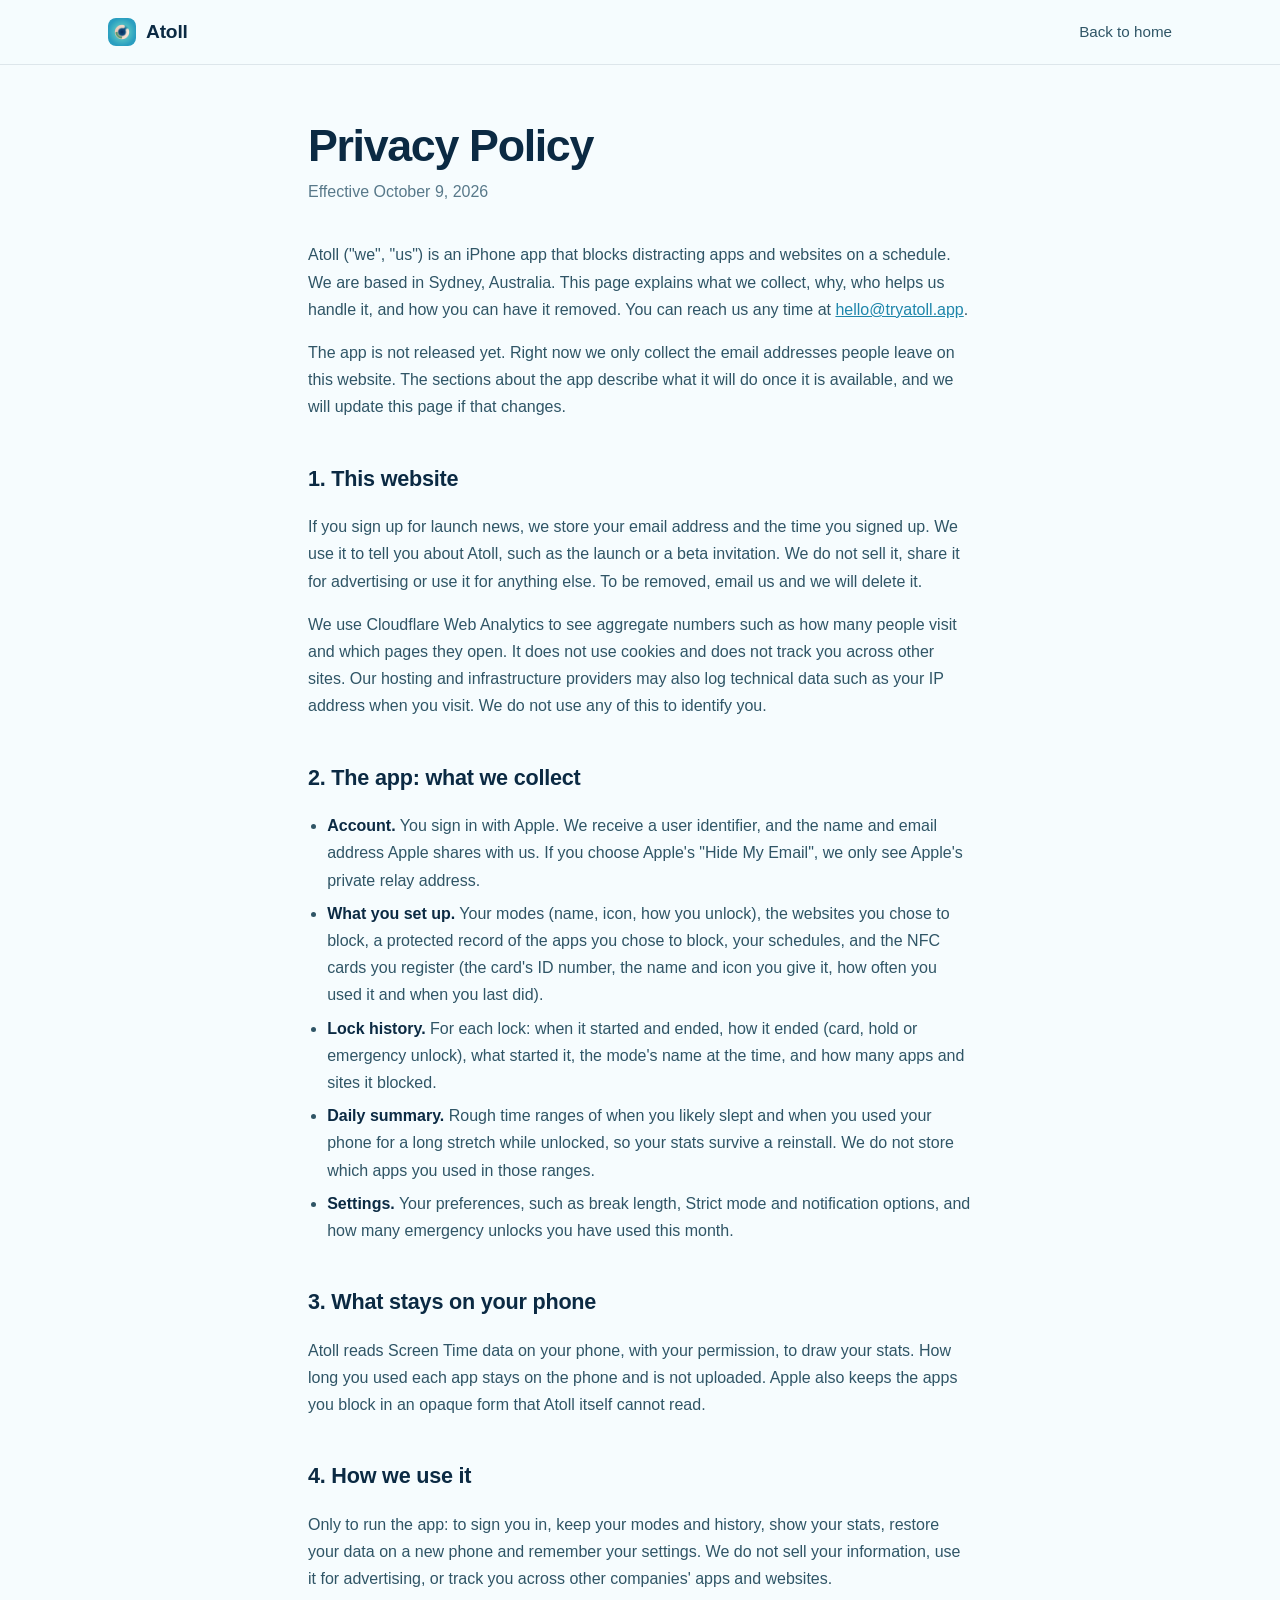
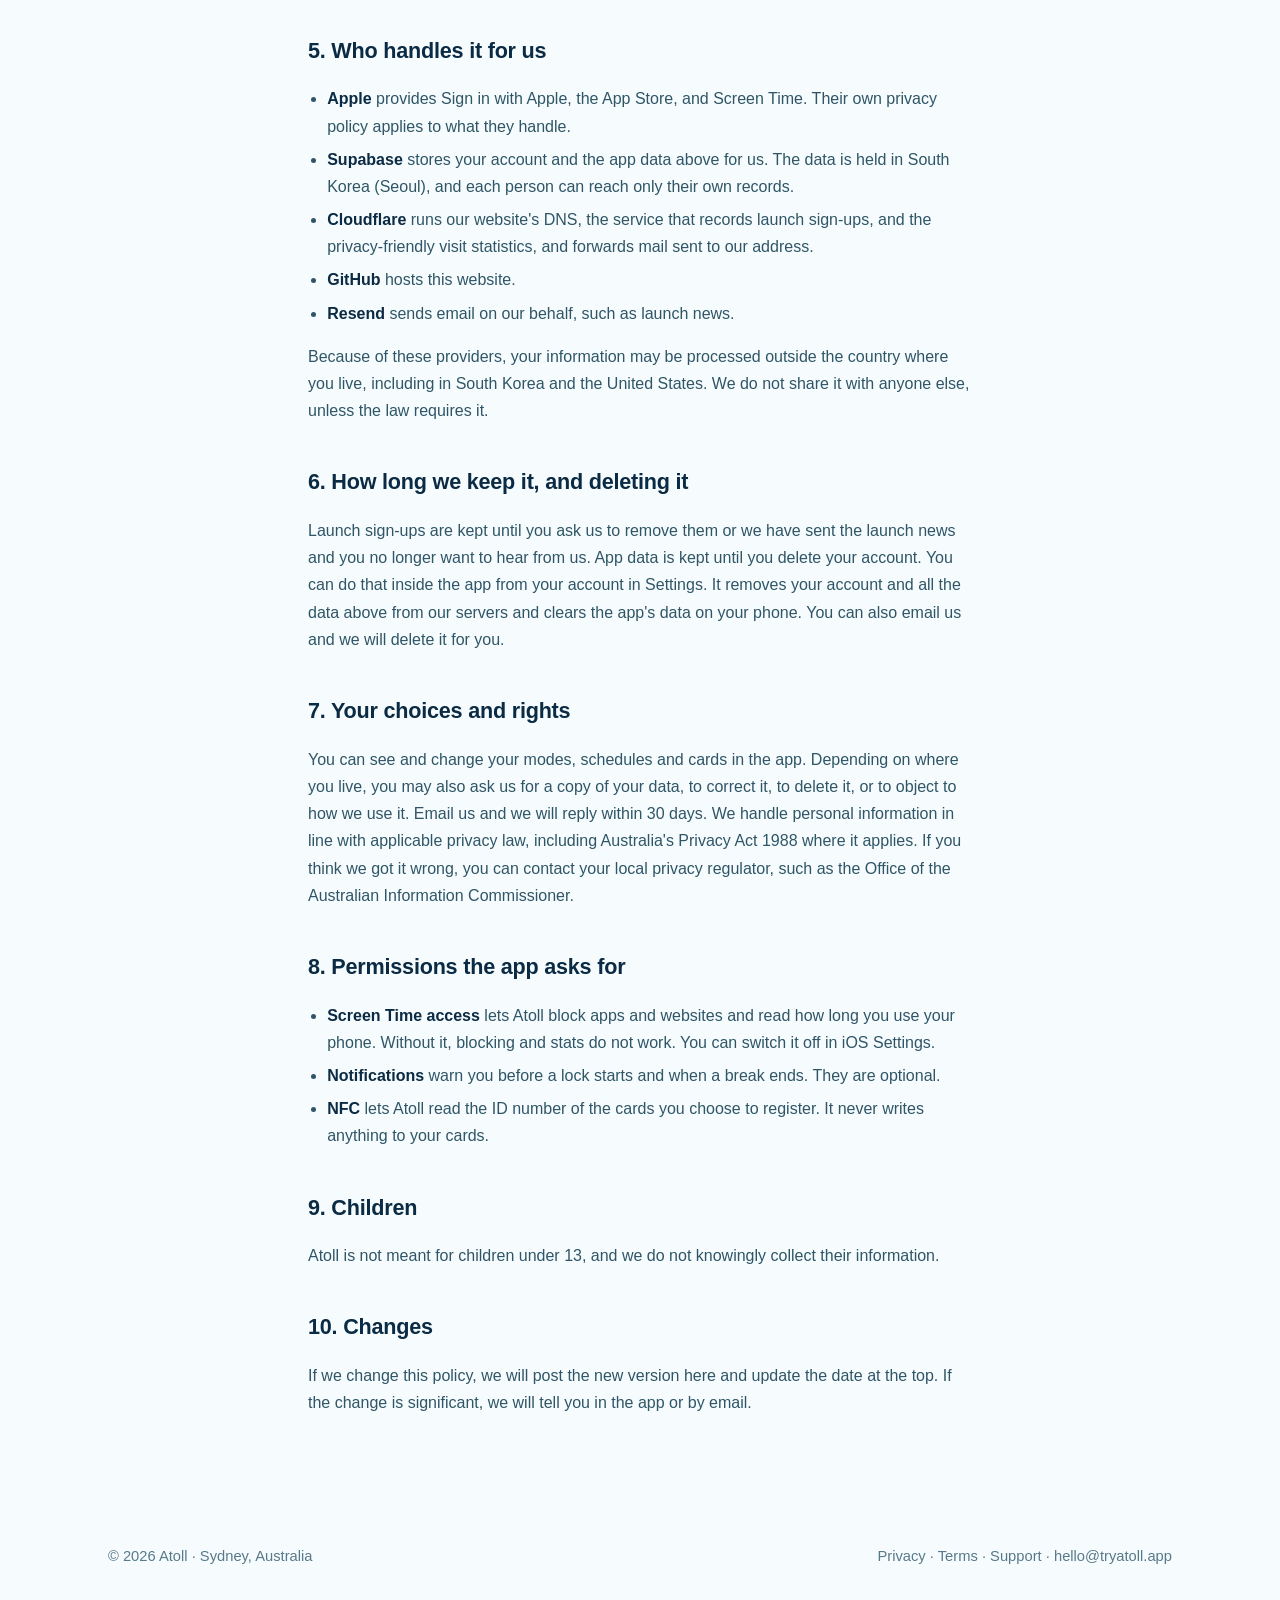
==== privacy/index.html @ 07da3eee "Rebrand the landing page for the focus ring concept with new screens, logo and icons" ====
<!doctype html>
<html lang="en">
<head>
<meta charset="utf-8">
<meta name="viewport" content="width=device-width, initial-scale=1">
<title>Privacy Policy · Atoll</title>
<meta name="description" content="How Atoll handles your email address and, once the app is out, your account and app data.">
<link rel="canonical" href="https://tryatoll.app/privacy/">
<link rel="icon" href="/favicon.ico" sizes="any">
<link rel="icon" type="image/png" sizes="32x32" href="/favicon-32.png">
<link rel="apple-touch-icon" href="/apple-touch-icon.png">
<meta name="theme-color" content="#0b2a43">
<link rel="stylesheet" href="/page.css">
</head>
<body>
<nav class="nav" aria-label="Main"><div class="wrap">
  <a class="brand" href="/"><span class="mark" aria-hidden="true"></span>Atoll</a>
  <a class="back" href="/">Back to home</a>
</div></nav>
<main>
<article>
<h1>Privacy Policy</h1>
<p class="meta">Effective October 9, 2026</p>

<p>Atoll ("we", "us") is an iPhone app that blocks distracting apps and websites on a schedule. We are based in Sydney, Australia. This page explains what we collect, why, who helps us handle it, and how you can have it removed. You can reach us any time at <a href="mailto:hello@tryatoll.app">hello@tryatoll.app</a>.</p>

<p>The app is not released yet. Right now we only collect the email addresses people leave on this website. The sections about the app describe what it will do once it is available, and we will update this page if that changes.</p>

<h2>1. This website</h2>
<p>If you sign up for launch news, we store your email address and the time you signed up. We use it to tell you about Atoll, such as the launch or a beta invitation. We do not sell it, share it for advertising or use it for anything else. To be removed, email us and we will delete it.</p>
<p>We use Cloudflare Web Analytics to see aggregate numbers such as how many people visit and which pages they open. It does not use cookies and does not track you across other sites. Our hosting and infrastructure providers may also log technical data such as your IP address when you visit. We do not use any of this to identify you.</p>

<h2>2. The app: what we collect</h2>
<ul>
<li><b>Account.</b> You sign in with Apple. We receive a user identifier, and the name and email address Apple shares with us. If you choose Apple's "Hide My Email", we only see Apple's private relay address.</li>
<li><b>What you set up.</b> Your modes (name, icon, how you unlock), the websites you chose to block, a protected record of the apps you chose to block, your schedules, and the NFC cards you register (the card's ID number, the name and icon you give it, how often you used it and when you last did).</li>
<li><b>Lock history.</b> For each lock: when it started and ended, how it ended (card, hold or emergency unlock), what started it, the mode's name at the time, and how many apps and sites it blocked.</li>
<li><b>Daily summary.</b> Rough time ranges of when you likely slept and when you used your phone for a long stretch while unlocked, so your stats survive a reinstall. We do not store which apps you used in those ranges.</li>
<li><b>Settings.</b> Your preferences, such as break length, Strict mode and notification options, and how many emergency unlocks you have used this month.</li>
</ul>

<h2>3. What stays on your phone</h2>
<p>Atoll reads Screen Time data on your phone, with your permission, to draw your stats. How long you used each app stays on the phone and is not uploaded. Apple also keeps the apps you block in an opaque form that Atoll itself cannot read.</p>

<h2>4. How we use it</h2>
<p>Only to run the app: to sign you in, keep your modes and history, show your stats, restore your data on a new phone and remember your settings. We do not sell your information, use it for advertising, or track you across other companies' apps and websites.</p>

<h2>5. Who handles it for us</h2>
<ul>
<li><b>Apple</b> provides Sign in with Apple, the App Store, and Screen Time. Their own privacy policy applies to what they handle.</li>
<li><b>Supabase</b> stores your account and the app data above for us. The data is held in South Korea (Seoul), and each person can reach only their own records.</li>
<li><b>Cloudflare</b> runs our website's DNS, the service that records launch sign-ups, and the privacy-friendly visit statistics, and forwards mail sent to our address.</li>
<li><b>GitHub</b> hosts this website.</li>
<li><b>Resend</b> sends email on our behalf, such as launch news.</li>
</ul>
<p>Because of these providers, your information may be processed outside the country where you live, including in South Korea and the United States. We do not share it with anyone else, unless the law requires it.</p>

<h2>6. How long we keep it, and deleting it</h2>
<p>Launch sign-ups are kept until you ask us to remove them or we have sent the launch news and you no longer want to hear from us. App data is kept until you delete your account. You can do that inside the app from your account in Settings. It removes your account and all the data above from our servers and clears the app's data on your phone. You can also email us and we will delete it for you.</p>

<h2>7. Your choices and rights</h2>
<p>You can see and change your modes, schedules and cards in the app. Depending on where you live, you may also ask us for a copy of your data, to correct it, to delete it, or to object to how we use it. Email us and we will reply within 30 days. We handle personal information in line with applicable privacy law, including Australia's Privacy Act 1988 where it applies. If you think we got it wrong, you can contact your local privacy regulator, such as the Office of the Australian Information Commissioner.</p>

<h2>8. Permissions the app asks for</h2>
<ul>
<li><b>Screen Time access</b> lets Atoll block apps and websites and read how long you use your phone. Without it, blocking and stats do not work. You can switch it off in iOS Settings.</li>
<li><b>Notifications</b> warn you before a lock starts and when a break ends. They are optional.</li>
<li><b>NFC</b> lets Atoll read the ID number of the cards you choose to register. It never writes anything to your cards.</li>
</ul>

<h2>9. Children</h2>
<p>Atoll is not meant for children under 13, and we do not knowingly collect their information.</p>

<h2>10. Changes</h2>
<p>If we change this policy, we will post the new version here and update the date at the top. If the change is significant, we will tell you in the app or by email.</p>
</article>
</main>
<footer><div class="wrap">
  <span>© 2026 Atoll · Sydney, Australia</span>
  <span><a href="/privacy/">Privacy</a> · <a href="/terms/">Terms</a> · <a href="/support/">Support</a> · <a href="mailto:hello@tryatoll.app">hello@tryatoll.app</a></span>
</div></footer>
<!-- Cloudflare Web Analytics -->
<script defer src='https://static.cloudflareinsights.com/beacon.min.js' data-cf-beacon='{"token": "031bfcde85be46de826a1d18d7e352c0"}'></script>
<!-- End Cloudflare Web Analytics -->
</body>
</html>
---- page.css ----
:root{--ink:#0b2a43;--ink-2:#2f5566;--muted:#58798a;--teal:#1e86ab;--teal-2:#3fb6c2;--mist:#eaf6f6;--mist-2:#cdebea;--line:rgba(11,42,67,.10)}
*{box-sizing:border-box}
body{margin:0;font-family:-apple-system,BlinkMacSystemFont,"SF Pro Display","SF Pro Text","Helvetica Neue",Arial,sans-serif;color:var(--ink);background:#f6fcfe;line-height:1.7;-webkit-font-smoothing:antialiased}
a{color:var(--teal)}
.wrap{max-width:1120px;margin:0 auto;padding:0 28px}
.nav{border-bottom:1px solid var(--line);background:rgba(246,252,254,.9)}
.nav .wrap{display:flex;align-items:center;justify-content:space-between;height:64px}
.brand{display:flex;align-items:center;gap:10px;font-weight:700;font-size:1.2rem;letter-spacing:-.01em;text-decoration:none;color:var(--ink)}
.mark{width:28px;height:28px;border-radius:8px;background:url(/img/mark.png) center/cover no-repeat;display:inline-block;flex:0 0 28px}
.nav a.back{color:var(--ink-2);text-decoration:none;font-size:.95rem}
article{max-width:720px;margin:0 auto;padding:56px 28px 80px}
h1{font-size:clamp(2rem,5vw,2.8rem);letter-spacing:-.03em;line-height:1.1;margin:0 0 8px}
.meta{color:var(--muted);margin:0 0 36px}
h2{font-size:1.35rem;letter-spacing:-.01em;margin:40px 0 8px}
p,li{color:var(--ink-2)}
ul{padding-left:1.2rem}
li{margin-bottom:6px}
b{color:var(--ink)}
footer{padding:32px 0 56px;color:var(--muted);font-size:.92rem}
footer .wrap{display:flex;justify-content:space-between;gap:16px;flex-wrap:wrap}
footer a{color:inherit;text-decoration:none}
footer a:hover{color:var(--teal)}
a:focus-visible{outline:3px solid var(--teal-2);outline-offset:3px}
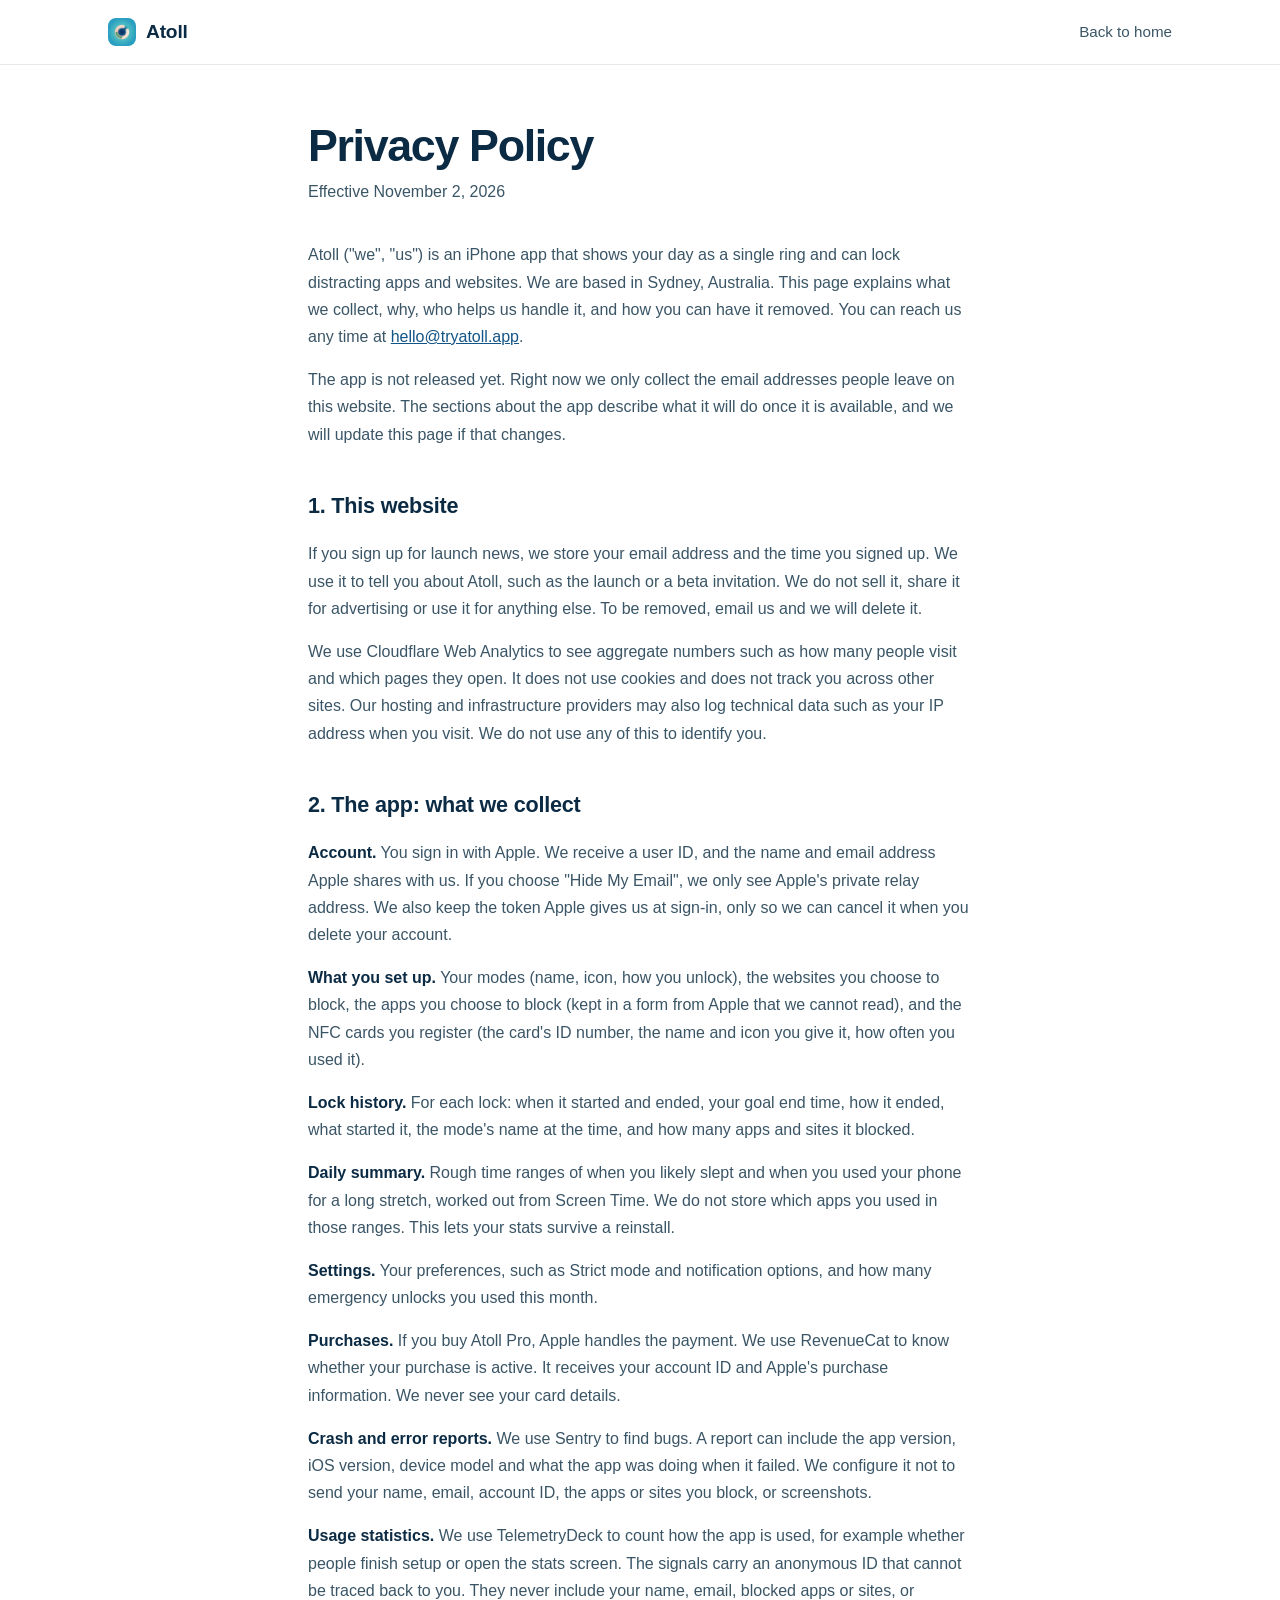
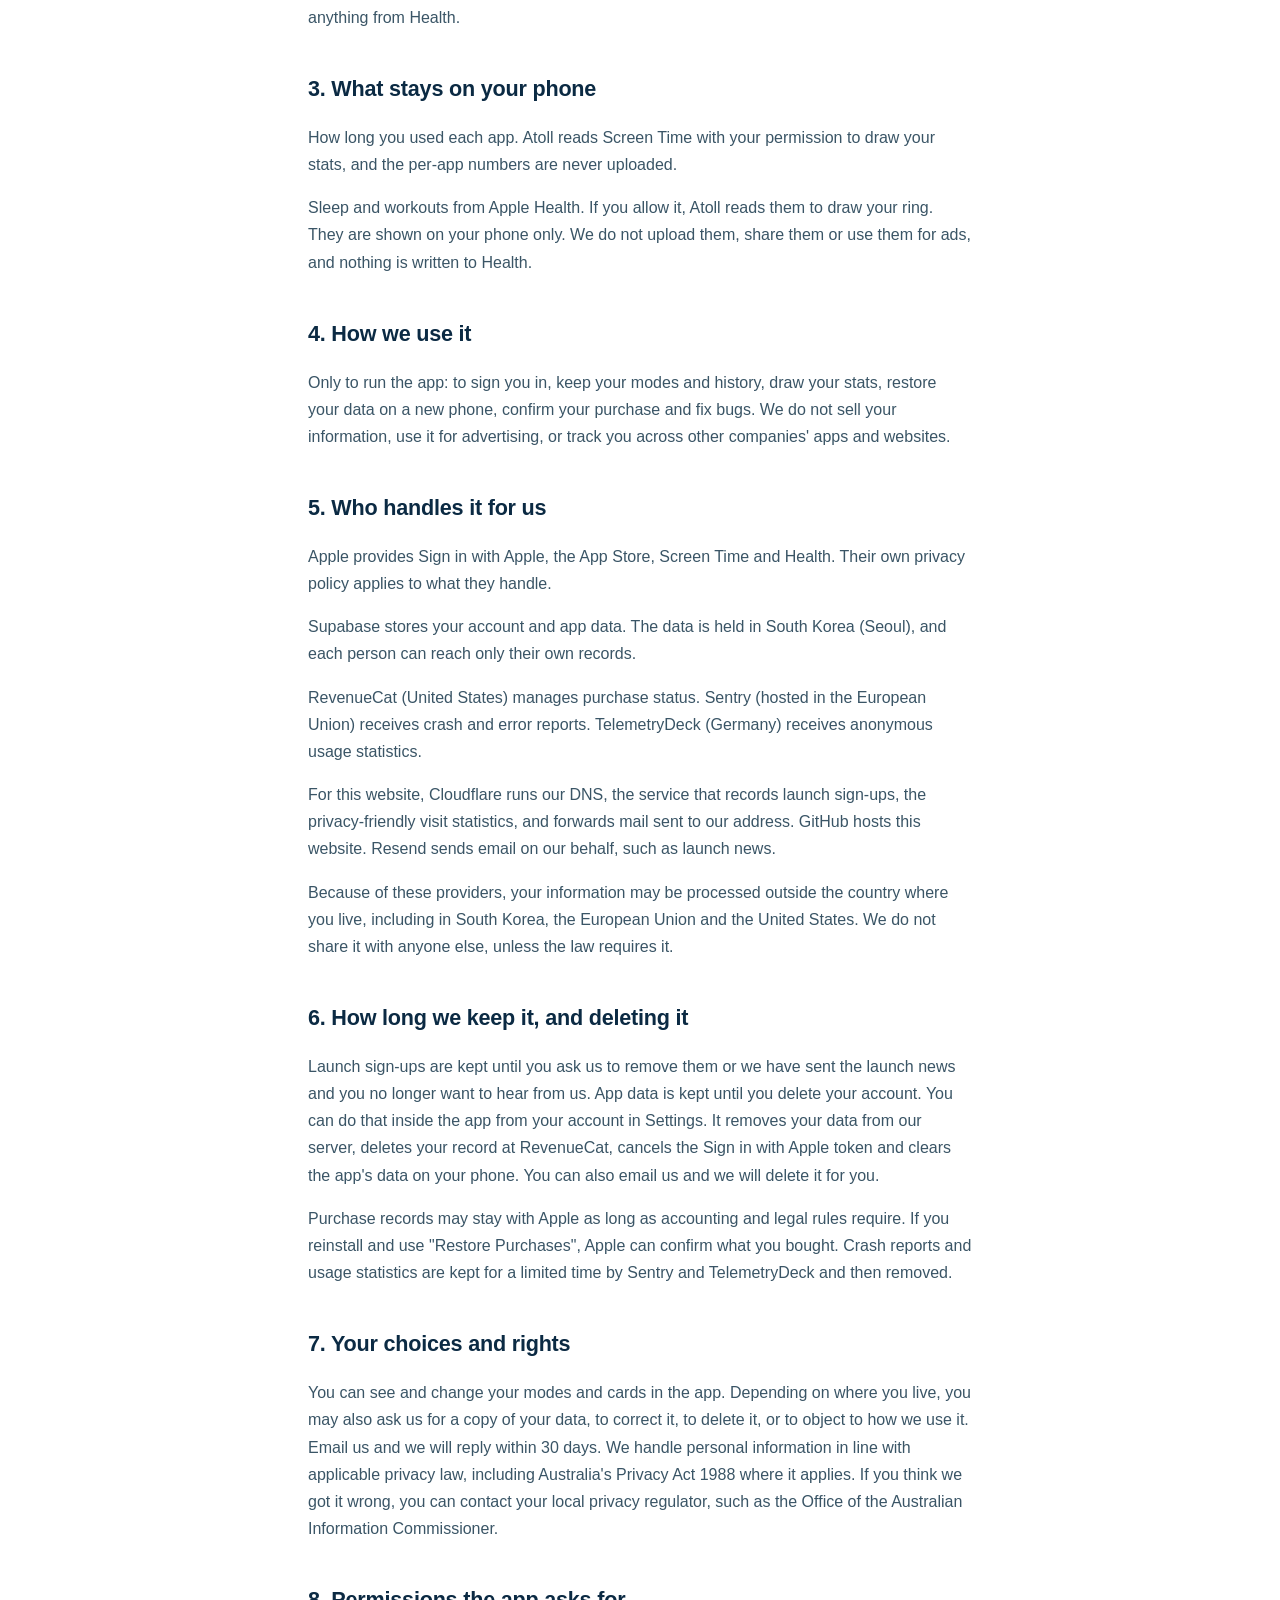
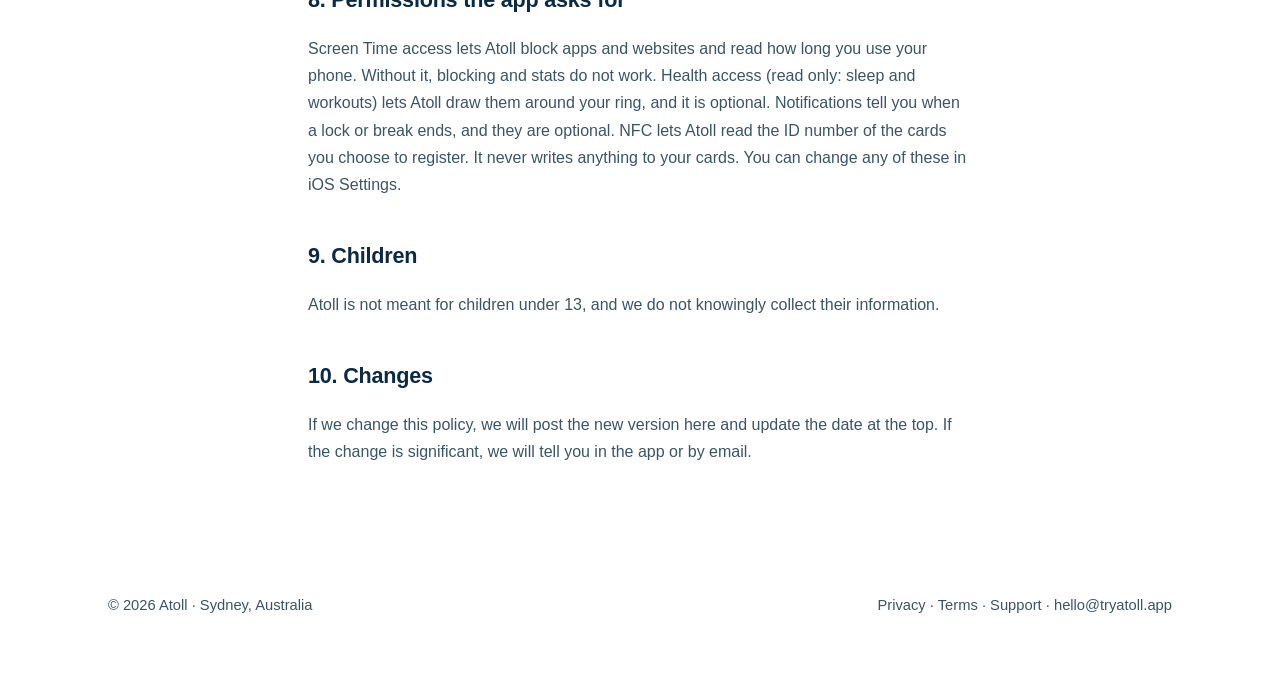
==== commit 45e9ca6e: "Rewrite the privacy policy for the current app and update the terms The policy now covers Sign in wi" ====
--- a/privacy/index.html
+++ b/privacy/index.html
@@ -4,7 +4,7 @@
 <meta charset="utf-8">
 <meta name="viewport" content="width=device-width, initial-scale=1">
 <title>Privacy Policy · Atoll</title>
-<meta name="description" content="How Atoll handles your email address and, once the app is out, your account and app data.">
+<meta name="description" content="How Atoll handles your account, your app data, purchases and diagnostics, and what stays on your phone.">
 <link rel="canonical" href="https://tryatoll.app/privacy/">
 <link rel="icon" href="/favicon.ico" sizes="any">
 <link rel="icon" type="image/png" sizes="32x32" href="/favicon-32.png">
@@ -20,9 +20,9 @@
 <main>
 <article>
 <h1>Privacy Policy</h1>
-<p class="meta">Effective October 9, 2026</p>
+<p class="meta">Effective November 2, 2026</p>
 
-<p>Atoll ("we", "us") is an iPhone app that blocks distracting apps and websites on a schedule. We are based in Sydney, Australia. This page explains what we collect, why, who helps us handle it, and how you can have it removed. You can reach us any time at <a href="mailto:hello@tryatoll.app">hello@tryatoll.app</a>.</p>
+<p>Atoll ("we", "us") is an iPhone app that shows your day as a single ring and can lock distracting apps and websites. We are based in Sydney, Australia. This page explains what we collect, why, who helps us handle it, and how you can have it removed. You can reach us any time at <a href="mailto:hello@tryatoll.app">hello@tryatoll.app</a>.</p>
 
 <p>The app is not released yet. Right now we only collect the email addresses people leave on this website. The sections about the app describe what it will do once it is available, and we will update this page if that changes.</p>
 
@@ -31,42 +31,38 @@
 <p>We use Cloudflare Web Analytics to see aggregate numbers such as how many people visit and which pages they open. It does not use cookies and does not track you across other sites. Our hosting and infrastructure providers may also log technical data such as your IP address when you visit. We do not use any of this to identify you.</p>
 
 <h2>2. The app: what we collect</h2>
-<ul>
-<li><b>Account.</b> You sign in with Apple. We receive a user identifier, and the name and email address Apple shares with us. If you choose Apple's "Hide My Email", we only see Apple's private relay address.</li>
-<li><b>What you set up.</b> Your modes (name, icon, how you unlock), the websites you chose to block, a protected record of the apps you chose to block, your schedules, and the NFC cards you register (the card's ID number, the name and icon you give it, how often you used it and when you last did).</li>
-<li><b>Lock history.</b> For each lock: when it started and ended, how it ended (card, hold or emergency unlock), what started it, the mode's name at the time, and how many apps and sites it blocked.</li>
-<li><b>Daily summary.</b> Rough time ranges of when you likely slept and when you used your phone for a long stretch while unlocked, so your stats survive a reinstall. We do not store which apps you used in those ranges.</li>
-<li><b>Settings.</b> Your preferences, such as break length, Strict mode and notification options, and how many emergency unlocks you have used this month.</li>
-</ul>
+<p><b>Account.</b> You sign in with Apple. We receive a user ID, and the name and email address Apple shares with us. If you choose "Hide My Email", we only see Apple's private relay address. We also keep the token Apple gives us at sign-in, only so we can cancel it when you delete your account.</p>
+<p><b>What you set up.</b> Your modes (name, icon, how you unlock), the websites you choose to block, the apps you choose to block (kept in a form from Apple that we cannot read), and the NFC cards you register (the card's ID number, the name and icon you give it, how often you used it).</p>
+<p><b>Lock history.</b> For each lock: when it started and ended, your goal end time, how it ended, what started it, the mode's name at the time, and how many apps and sites it blocked.</p>
+<p><b>Daily summary.</b> Rough time ranges of when you likely slept and when you used your phone for a long stretch, worked out from Screen Time. We do not store which apps you used in those ranges. This lets your stats survive a reinstall.</p>
+<p><b>Settings.</b> Your preferences, such as Strict mode and notification options, and how many emergency unlocks you used this month.</p>
+<p><b>Purchases.</b> If you buy Atoll Pro, Apple handles the payment. We use RevenueCat to know whether your purchase is active. It receives your account ID and Apple's purchase information. We never see your card details.</p>
+<p><b>Crash and error reports.</b> We use Sentry to find bugs. A report can include the app version, iOS version, device model and what the app was doing when it failed. We configure it not to send your name, email, account ID, the apps or sites you block, or screenshots.</p>
+<p><b>Usage statistics.</b> We use TelemetryDeck to count how the app is used, for example whether people finish setup or open the stats screen. The signals carry an anonymous ID that cannot be traced back to you. They never include your name, email, blocked apps or sites, or anything from Health.</p>
 
 <h2>3. What stays on your phone</h2>
-<p>Atoll reads Screen Time data on your phone, with your permission, to draw your stats. How long you used each app stays on the phone and is not uploaded. Apple also keeps the apps you block in an opaque form that Atoll itself cannot read.</p>
+<p>How long you used each app. Atoll reads Screen Time with your permission to draw your stats, and the per-app numbers are never uploaded.</p>
+<p>Sleep and workouts from Apple Health. If you allow it, Atoll reads them to draw your ring. They are shown on your phone only. We do not upload them, share them or use them for ads, and nothing is written to Health.</p>
 
 <h2>4. How we use it</h2>
-<p>Only to run the app: to sign you in, keep your modes and history, show your stats, restore your data on a new phone and remember your settings. We do not sell your information, use it for advertising, or track you across other companies' apps and websites.</p>
+<p>Only to run the app: to sign you in, keep your modes and history, draw your stats, restore your data on a new phone, confirm your purchase and fix bugs. We do not sell your information, use it for advertising, or track you across other companies' apps and websites.</p>
 
 <h2>5. Who handles it for us</h2>
-<ul>
-<li><b>Apple</b> provides Sign in with Apple, the App Store, and Screen Time. Their own privacy policy applies to what they handle.</li>
-<li><b>Supabase</b> stores your account and the app data above for us. The data is held in South Korea (Seoul), and each person can reach only their own records.</li>
-<li><b>Cloudflare</b> runs our website's DNS, the service that records launch sign-ups, and the privacy-friendly visit statistics, and forwards mail sent to our address.</li>
-<li><b>GitHub</b> hosts this website.</li>
-<li><b>Resend</b> sends email on our behalf, such as launch news.</li>
-</ul>
-<p>Because of these providers, your information may be processed outside the country where you live, including in South Korea and the United States. We do not share it with anyone else, unless the law requires it.</p>
+<p>Apple provides Sign in with Apple, the App Store, Screen Time and Health. Their own privacy policy applies to what they handle.</p>
+<p>Supabase stores your account and app data. The data is held in South Korea (Seoul), and each person can reach only their own records.</p>
+<p>RevenueCat (United States) manages purchase status. Sentry (hosted in the European Union) receives crash and error reports. TelemetryDeck (Germany) receives anonymous usage statistics.</p>
+<p>For this website, Cloudflare runs our DNS, the service that records launch sign-ups, the privacy-friendly visit statistics, and forwards mail sent to our address. GitHub hosts this website. Resend sends email on our behalf, such as launch news.</p>
+<p>Because of these providers, your information may be processed outside the country where you live, including in South Korea, the European Union and the United States. We do not share it with anyone else, unless the law requires it.</p>
 
 <h2>6. How long we keep it, and deleting it</h2>
-<p>Launch sign-ups are kept until you ask us to remove them or we have sent the launch news and you no longer want to hear from us. App data is kept until you delete your account. You can do that inside the app from your account in Settings. It removes your account and all the data above from our servers and clears the app's data on your phone. You can also email us and we will delete it for you.</p>
+<p>Launch sign-ups are kept until you ask us to remove them or we have sent the launch news and you no longer want to hear from us. App data is kept until you delete your account. You can do that inside the app from your account in Settings. It removes your data from our server, deletes your record at RevenueCat, cancels the Sign in with Apple token and clears the app's data on your phone. You can also email us and we will delete it for you.</p>
+<p>Purchase records may stay with Apple as long as accounting and legal rules require. If you reinstall and use "Restore Purchases", Apple can confirm what you bought. Crash reports and usage statistics are kept for a limited time by Sentry and TelemetryDeck and then removed.</p>
 
 <h2>7. Your choices and rights</h2>
-<p>You can see and change your modes, schedules and cards in the app. Depending on where you live, you may also ask us for a copy of your data, to correct it, to delete it, or to object to how we use it. Email us and we will reply within 30 days. We handle personal information in line with applicable privacy law, including Australia's Privacy Act 1988 where it applies. If you think we got it wrong, you can contact your local privacy regulator, such as the Office of the Australian Information Commissioner.</p>
+<p>You can see and change your modes and cards in the app. Depending on where you live, you may also ask us for a copy of your data, to correct it, to delete it, or to object to how we use it. Email us and we will reply within 30 days. We handle personal information in line with applicable privacy law, including Australia's Privacy Act 1988 where it applies. If you think we got it wrong, you can contact your local privacy regulator, such as the Office of the Australian Information Commissioner.</p>
 
 <h2>8. Permissions the app asks for</h2>
-<ul>
-<li><b>Screen Time access</b> lets Atoll block apps and websites and read how long you use your phone. Without it, blocking and stats do not work. You can switch it off in iOS Settings.</li>
-<li><b>Notifications</b> warn you before a lock starts and when a break ends. They are optional.</li>
-<li><b>NFC</b> lets Atoll read the ID number of the cards you choose to register. It never writes anything to your cards.</li>
-</ul>
+<p>Screen Time access lets Atoll block apps and websites and read how long you use your phone. Without it, blocking and stats do not work. Health access (read only: sleep and workouts) lets Atoll draw them around your ring, and it is optional. Notifications tell you when a lock or break ends, and they are optional. NFC lets Atoll read the ID number of the cards you choose to register. It never writes anything to your cards. You can change any of these in iOS Settings.</p>
 
 <h2>9. Children</h2>
 <p>Atoll is not meant for children under 13, and we do not knowingly collect their information.</p>
--- a/page.css
+++ b/page.css
@@ -1,9 +1,9 @@
-:root{--ink:#0b2a43;--ink-2:#2f5566;--muted:#58798a;--teal:#1e86ab;--teal-2:#3fb6c2;--mist:#eaf6f6;--mist-2:#cdebea;--line:rgba(11,42,67,.10)}
+:root{--ink:#0b2a43;--ink-2:#3a5566;--muted:#3a5566;--teal:#135486;--teal-2:#2a9ec0;--mist:#e3f1ee;--mist-2:rgba(77,188,196,.28);--line:rgba(11,42,67,.10)}
 *{box-sizing:border-box}
-body{margin:0;font-family:-apple-system,BlinkMacSystemFont,"SF Pro Display","SF Pro Text","Helvetica Neue",Arial,sans-serif;color:var(--ink);background:#f6fcfe;line-height:1.7;-webkit-font-smoothing:antialiased}
+body{margin:0;font-family:-apple-system,BlinkMacSystemFont,"SF Pro Display","SF Pro Text","Helvetica Neue",Arial,sans-serif;color:var(--ink);background:#ffffff;line-height:1.7;-webkit-font-smoothing:antialiased}
 a{color:var(--teal)}
 .wrap{max-width:1120px;margin:0 auto;padding:0 28px}
-.nav{border-bottom:1px solid var(--line);background:rgba(246,252,254,.9)}
+.nav{border-bottom:1px solid var(--line);background:rgba(255,255,255,.9)}
 .nav .wrap{display:flex;align-items:center;justify-content:space-between;height:64px}
 .brand{display:flex;align-items:center;gap:10px;font-weight:700;font-size:1.2rem;letter-spacing:-.01em;text-decoration:none;color:var(--ink)}
 .mark{width:28px;height:28px;border-radius:8px;background:url(/img/mark.png) center/cover no-repeat;display:inline-block;flex:0 0 28px}
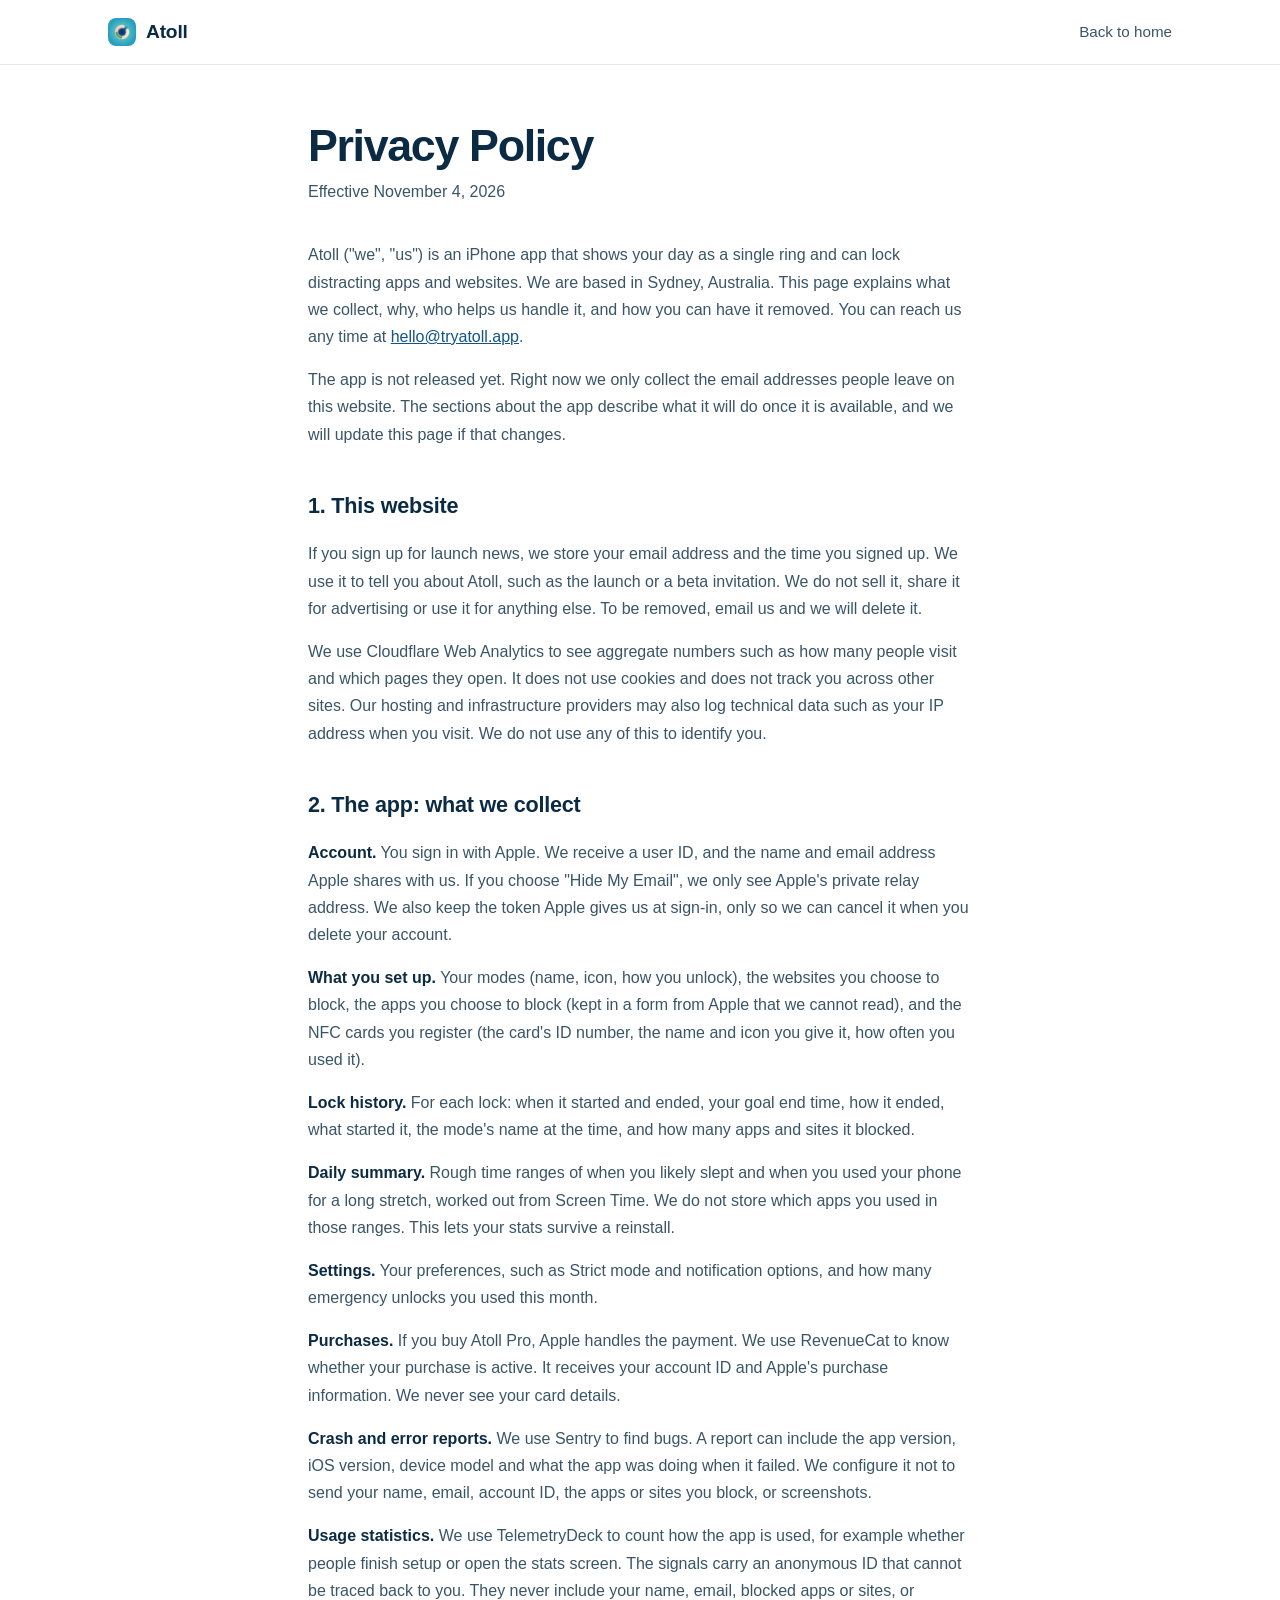
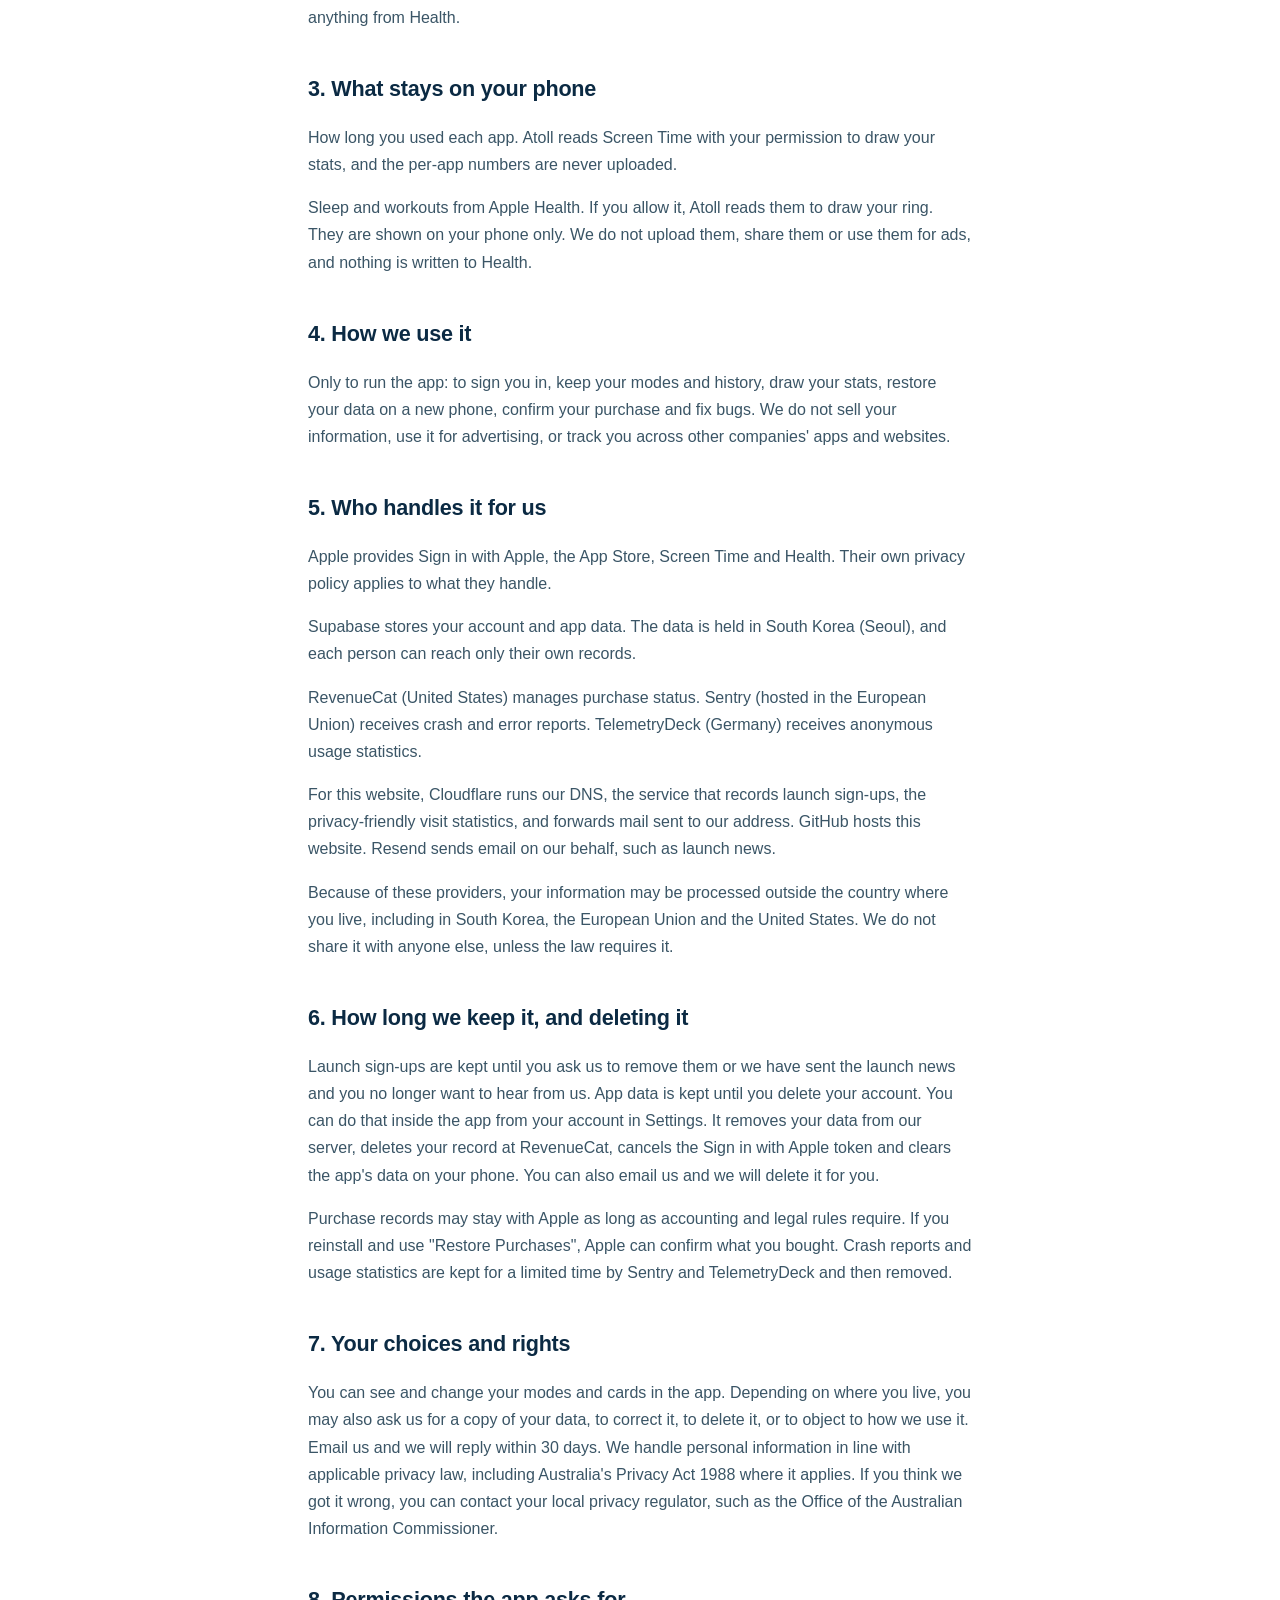
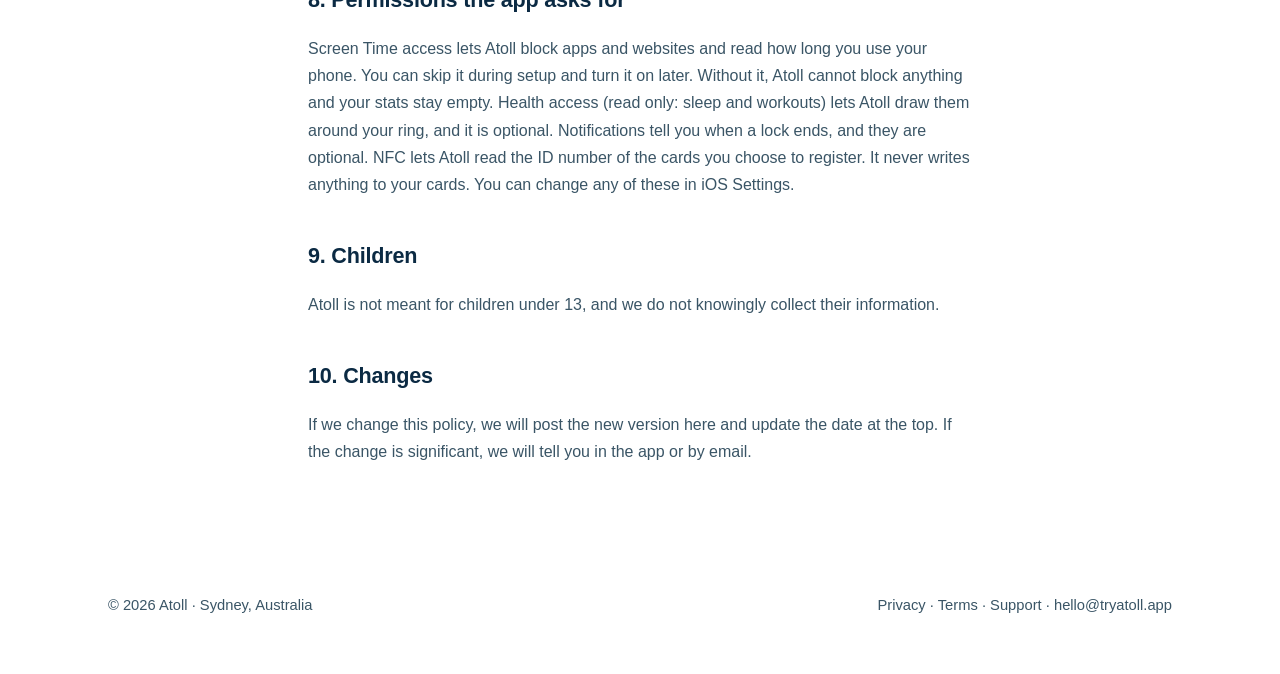
==== commit 5aca9fe1: "Say Screen Time can be skipped at setup and drop break from the policy Co-Authored-By: Claude Sonnet" ====
--- a/privacy/index.html
+++ b/privacy/index.html
@@ -20,7 +20,7 @@
 <main>
 <article>
 <h1>Privacy Policy</h1>
-<p class="meta">Effective November 2, 2026</p>
+<p class="meta">Effective November 4, 2026</p>
 
 <p>Atoll ("we", "us") is an iPhone app that shows your day as a single ring and can lock distracting apps and websites. We are based in Sydney, Australia. This page explains what we collect, why, who helps us handle it, and how you can have it removed. You can reach us any time at <a href="mailto:hello@tryatoll.app">hello@tryatoll.app</a>.</p>
 
@@ -62,7 +62,7 @@
 <p>You can see and change your modes and cards in the app. Depending on where you live, you may also ask us for a copy of your data, to correct it, to delete it, or to object to how we use it. Email us and we will reply within 30 days. We handle personal information in line with applicable privacy law, including Australia's Privacy Act 1988 where it applies. If you think we got it wrong, you can contact your local privacy regulator, such as the Office of the Australian Information Commissioner.</p>
 
 <h2>8. Permissions the app asks for</h2>
-<p>Screen Time access lets Atoll block apps and websites and read how long you use your phone. Without it, blocking and stats do not work. Health access (read only: sleep and workouts) lets Atoll draw them around your ring, and it is optional. Notifications tell you when a lock or break ends, and they are optional. NFC lets Atoll read the ID number of the cards you choose to register. It never writes anything to your cards. You can change any of these in iOS Settings.</p>
+<p>Screen Time access lets Atoll block apps and websites and read how long you use your phone. You can skip it during setup and turn it on later. Without it, Atoll cannot block anything and your stats stay empty. Health access (read only: sleep and workouts) lets Atoll draw them around your ring, and it is optional. Notifications tell you when a lock ends, and they are optional. NFC lets Atoll read the ID number of the cards you choose to register. It never writes anything to your cards. You can change any of these in iOS Settings.</p>
 
 <h2>9. Children</h2>
 <p>Atoll is not meant for children under 13, and we do not knowingly collect their information.</p>
